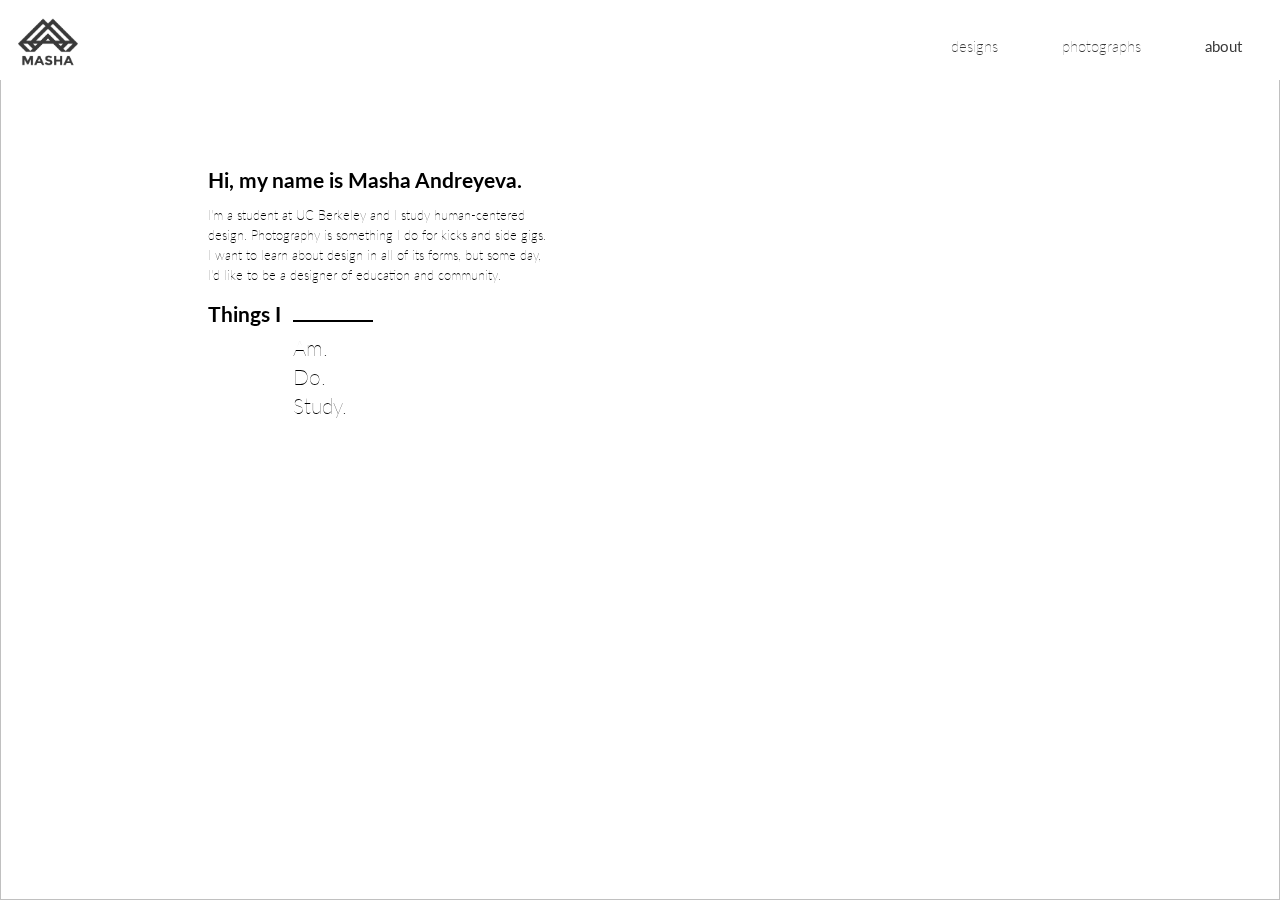
==== about.html @ d919233a "init" ====
<html>
<head>
	<link rel="icon" 
      type="image/png" 
      href="assets/favicon.png">
    <link href='http://fonts.googleapis.com/css?family=Lato:100,300,400,700' rel='stylesheet' type='text/css'>
	<link rel="stylesheet" type="text/css" href="assets/style.css" />
	<title>Masha</title>
</head>
<body>

<div id = "header"> </div>

<div class ="nav" id ="nav"> 
	<a href = "index.html">
		<img src = "assets/logo.png" id = "logo">
	</a>
	<ul>
	  <li class = "designs"><a href="designs.html">designs</a></li>
	  <li class = "photographs"><a href="photographs.html">photographs</a></li>
	  <li class = "about" id = "about"><a href="about.html"><b>about</b></a></li>
	</ul>
</div>

<div id = "aboutintro"> 
	
	 <p class = "boldbig" id = "hi"> Hi, my name is Masha Andreyeva. </p>
	 <p class = "text" id = "aboutparagraph"> I&#39m a student at UC Berkeley and I study human-centered 
		design. Photography is something I do for kicks and side gigs.
		I want to learn about design in all of its forms, but some day, 
		I&#39d like to be a designer of education and community. 
	</p>
		
	  <p class = "boldbig" id = "ima"> Things I</p>
	  <span id = "aboutblankline"></span>
	  <!-- <p class = "boldbig" id = "blankline"> </li> -->
	  <div id = "aboutidentity">
	  	<p class = "lightbig"> Am.</p>
	  	<p class = "lightbig"> Do.</p>
	  	<p class = "lightbig"> Study.</p>
	  </div>

	 
	</ul>
</div>

<div id = "aboutbackground"> 
	<img src = "assets/patagonia.jpg" id = "aboutimg">
</div>	

</body>
</html>
---- assets/style.css ----
/*all*/

/*#container {
	position: relative;
	margin: 0 auto;
}*/

#logo {
	
	width: 60px; 
	/* padding: 10px; */
}
#header { 
	position: fixed;
	top: 0px;
	left: 0px;
	width: 100%;
	height: 80px;
	background-color: #fff;
	z-index: -1;
}

a { 
	text-decoration: none;
	color: #393939;
	display: inline-block;
	/* margin-top: 10px; */
	padding: 10;
	vertical-align: middle;
}

a:hover {
	color: black;
	font-weight: 200;
	
}



.boldbig {
	font-family: "Lato", sans-serif;
	font-weight: 700;
	font-size: 16pt;
}

.lightbig {
	font-family: "Lato", sans-serif;
	font-weight: 100;
	font-size: 16pt;
}

.text {
	font-family: "Lato", sans-serif;
	font-weight: 100;
	font-size: 10pt;
	line-height: 1.5em;
}

/*landing*/

/*nav*/
 #nav {
 	background-color: #fff;
 	margin-right: 15px;
 	margin-top: 0px;
 	width: 400px;
 	display: inline;
}

.nav ul {
	
	
	color: #393939;
    font-family:"Lato", sans-serif;
    font-weight: 100;
    font-size: 11pt;

	/* float: right; */
	display: inline-block;
	float: right;
	margin: 0;
}

.nav li {
	display: inline-block;
	padding: 20px;
}

/*intro*/

#intro {
	
	text-decoration: none;
	width: 340px;
	margin-right: auto;
	margin-left: auto;
	margin-top: 200;
	line-height: 0.5em;
	/* padding-left: 10; */
	/* vertical-align: middle; */
}
#ima {
	display: inline;
}
#blankline {
	display: inline-block;
	width: 280px;
	border-bottom-width: 0.13em;
	border-bottom-style: solid;
	border-bottom-color: black;
	margin-left: 8px; 
}

#identity {
	margin-left: 55px;

}

#splash {
	margin-top: 110px;
	text-align: center;
}

#splashimg {

	width: 900px;
	text-align: center;
}

/*----------------------------------about----------------------------------*/

#about { 
	text-decoration: underline;
}

#aboutintro { 
	
	text-decoration: none;
	width: 340px;
	margin-left: 200;
	margin-top: 100;
	line-height: 0.5em;
}

#aboutidentity{
	margin-left: 85px;
	margin-top: 10px;

}

#aboutblankline { 
	display: inline-block;
	width: 80px;
	border-bottom-width: 0.13em;
	border-bottom-style: solid;
	border-bottom-color: black;
	margin-left: 8px; 
}

#aboutparagraph {
	margin-bottom: 25px;
}

#aboutimg {
	position: fixed;
	bottom: 0px;
	left: 0px;
	right: 0px;
	width: 100%;
	z-index: -99;
}


/*gallery*/

.galleryimg {
    height: 100%;
    height: 220px;
}

.gallery {
    /* margin: 75px 0px 0px 220px; */     
    display: inline-block;
    z-index: 0;
    left: 230;
    position: absolute;
    top: 90px;
    padding-bottom: 100px;
    margin-bottom: 30px;
    margin-top: 100px;
}

.galleryimage {
	float: left;
	position: relative;
	margin: 10px;
}

/*.viewbutton {
	padding: 2px 4px;
	background: rgba(0,0,0,0.75);
	color: white;
	font-family: "Lato", sans-serif;
	font-size: 8pt;
	font-weight:100;
	width: 20px;
	margin-left: 100px;
	position: absolute;
}*/

.overlay {
	background:rgba(0,0,0,.4);
    width: 100%;
    height: 100%;
    position: absolute;
    display: none;
   
    
}

.view {
	margin-left: auto;
	margin-right: auto;
	font-family: 'Lato' sans-serif;
    font-weight: 100;
    color: white;
	text-align: center;
	margin-top: 95px;
	margin-bottom: px;
	display: none;
	
}


#white {
    background-color: white;
    cursor: pointer;
    position: fixed;
    width: 100%;
    height: 100%;
    top: 0;
    left: 0;
    display: none;
}

.modal{
	position: absolute;
	left: 50%;
	margin-left: -300px;
	top: 100px;
	width: 800px;
}
.img-scaled {
	width: 100%;
}

.footer {
	/* padding: 50px; */
	color: #4b4b4b;
	/* display: inline-block; */
	font-family: 'Lato' sans-serif;
	left: 10px;
	width: 100%;
	position: absolute;
	bottom: 30px;
}
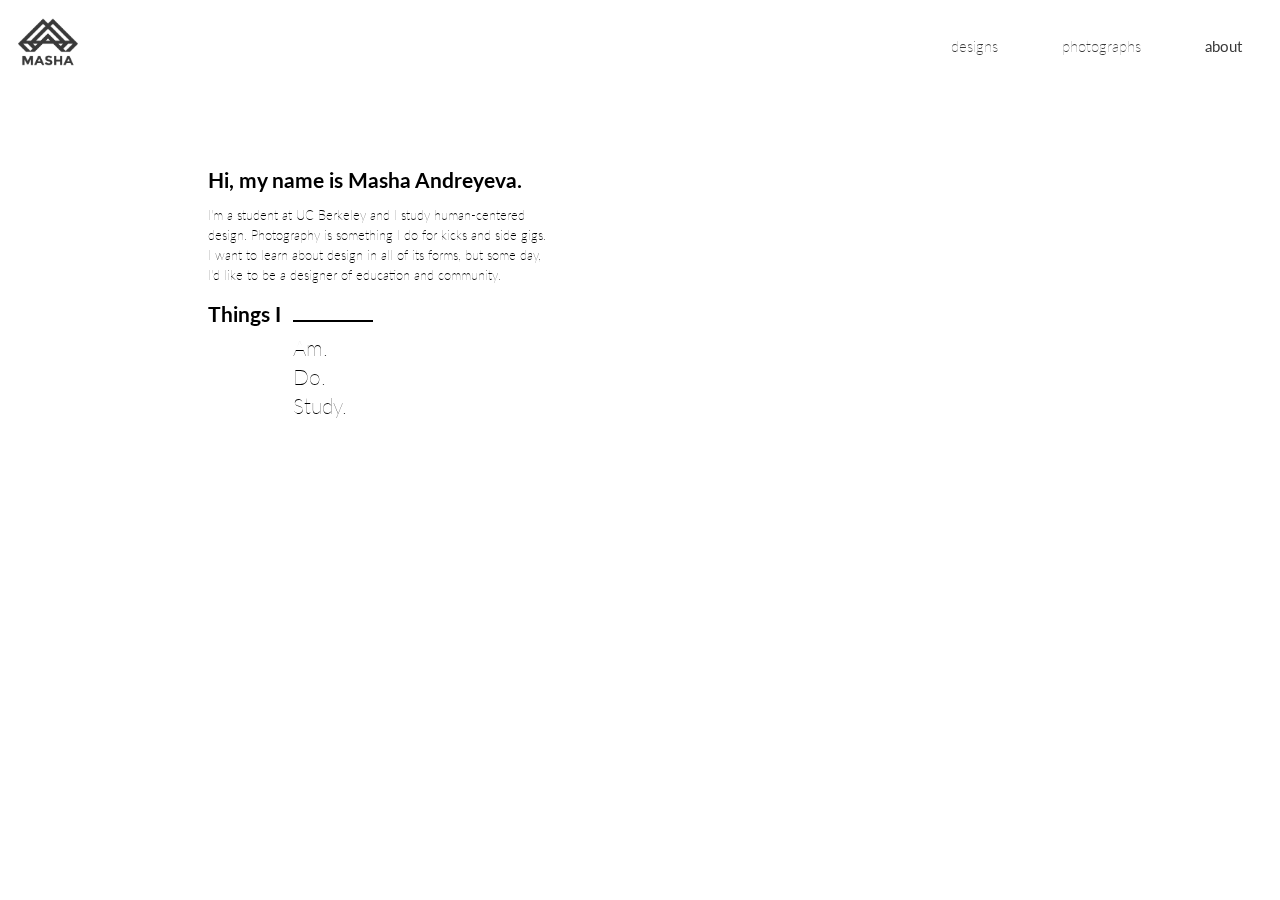
==== commit 97d01fec: "gallery adjustments" ====
--- a/about.html
+++ b/about.html
@@ -4,6 +4,9 @@
       type="image/png" 
       href="assets/favicon.png">
     <link href='http://fonts.googleapis.com/css?family=Lato:100,300,400,700' rel='stylesheet' type='text/css'>
+
+    <script src="assets/jquery-1.11.2.min.js"></script>
+	<script src="assets/home.js"></script>
 	<link rel="stylesheet" type="text/css" href="assets/style.css" />
 	<title>Masha</title>
 </head>
@@ -45,7 +48,7 @@
 </div>
 
 <div id = "aboutbackground"> 
-	<img src = "assets/patagonia.jpg" id = "aboutimg">
+	<img src = "assets/patagonia.jpg" id = "aboutimg" class = "fadein">
 </div>	
 
 </body>
--- a/assets/style.css
+++ b/assets/style.css
@@ -31,8 +31,12 @@
 
 a:hover {
 	color: black;
-	font-weight: 200;
-	
+	font-weight: 300;
+	
+}
+
+.fadein {
+
 }
 
 
@@ -122,7 +126,7 @@
 }
 
 #splashimg {
-
+	
 	width: 900px;
 	text-align: center;
 }
@@ -162,6 +166,7 @@
 }
 
 #aboutimg {
+
 	position: fixed;
 	bottom: 0px;
 	left: 0px;
@@ -171,6 +176,7 @@
 }
 
 
+
 /*gallery*/
 
 .galleryimg {
@@ -182,18 +188,20 @@
     /* margin: 75px 0px 0px 220px; */     
     display: inline-block;
     z-index: 0;
-    left: 230;
+    margin-right: auto;
+    margin-left: auto;
     position: absolute;
-    top: 90px;
+    top: 40px;
     padding-bottom: 100px;
     margin-bottom: 30px;
     margin-top: 100px;
+
 }
 
 .galleryimage {
 	float: left;
 	position: relative;
-	margin: 10px;
+	margin: 7px;
 }
 
 /*.viewbutton {
@@ -219,8 +227,8 @@
 }
 
 .view {
-	margin-left: auto;
-	margin-right: auto;
+	/*margin-left: auto;
+	margin-right: auto;*/
 	font-family: 'Lato' sans-serif;
     font-weight: 100;
     color: white;
@@ -244,14 +252,19 @@
 }
 
 .modal{
-	position: absolute;
-	left: 50%;
-	margin-left: -300px;
-	top: 100px;
-	width: 800px;
+	/*padding-bottom: 100px;*/
+	/*margin-bottom: 100px;
+	margin-top: 100px;*/
+	/*margin-left: auto;
+	margin-right: auto;*/
+	margin: 3% auto;
+	/* width: 80%; */
+
+	text-align: center;
 }
 .img-scaled {
-	width: 100%;
+	/* width: 100%; */
+	height:  90%;
 }
 
 .footer {
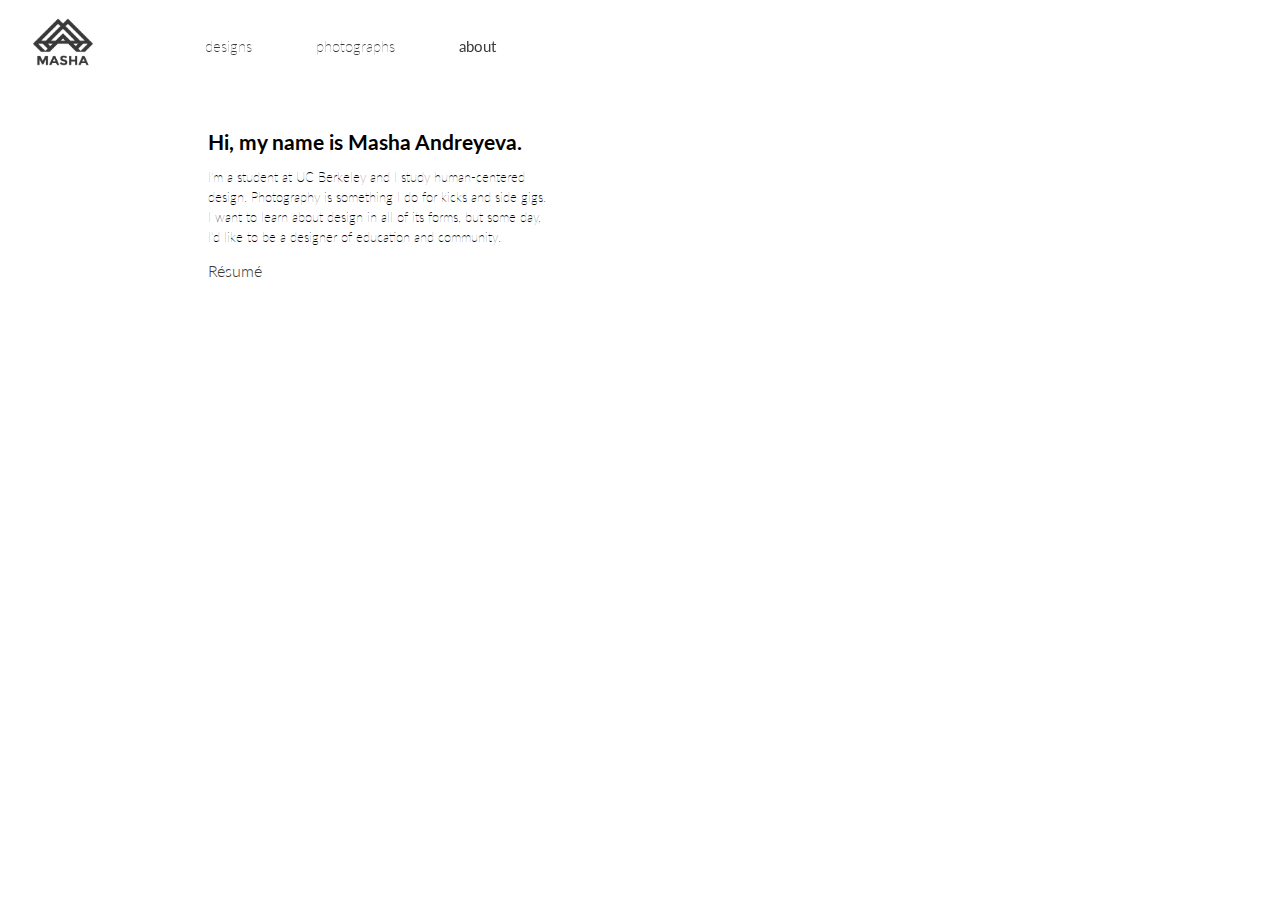
==== commit c429bfd9: "resume, positioning fixes" ====
--- a/about.html
+++ b/about.html
@@ -12,16 +12,16 @@
 </head>
 <body>
 
-<div id = "header"> </div>
+<div id = "header"></div>
 
 <div class ="nav" id ="nav"> 
 	<a href = "index.html">
 		<img src = "assets/logo.png" id = "logo">
 	</a>
 	<ul>
-	  <li class = "designs"><a href="designs.html">designs</a></li>
-	  <li class = "photographs"><a href="photographs.html">photographs</a></li>
-	  <li class = "about" id = "about"><a href="about.html"><b>about</b></a></li>
+	  <li id = "designs"><a href="designs.html">designs</a></li>
+	  <li id = "photographs"><a href="photographs.html">photographs</a></li>
+	  <li id = "about"><a href="about.html"><b>about</b></a></li>
 	</ul>
 </div>
 
@@ -33,15 +33,15 @@
 		I want to learn about design in all of its forms, but some day, 
 		I&#39d like to be a designer of education and community. 
 	</p>
-		
-	  <p class = "boldbig" id = "ima"> Things I</p>
+	<a href = "assets/resume.pdf" id = "resume" class = "lightbig"> R&eacute;sum&eacute;</p>	
+	  <!-- <p class = "boldbig" id = "ima"> Things I</p>
 	  <span id = "aboutblankline"></span>
-	  <!-- <p class = "boldbig" id = "blankline"> </li> -->
-	  <div id = "aboutidentity">
+	  <p class = "boldbig" id = "blankline"> </li> -->
+	  <!-- <div id = "aboutidentity">
 	  	<p class = "lightbig"> Am.</p>
 	  	<p class = "lightbig"> Do.</p>
 	  	<p class = "lightbig"> Study.</p>
-	  </div>
+	  </div> -->
 
 	 
 	</ul>
--- a/assets/style.css
+++ b/assets/style.css
@@ -6,8 +6,10 @@
 }*/
 
 #logo {
-	
+	position: fixed;
 	width: 60px; 
+	margin-left: 15px;
+	z-index: 999;
 	/* padding: 10px; */
 }
 #header { 
@@ -17,7 +19,7 @@
 	width: 100%;
 	height: 80px;
 	background-color: #fff;
-	z-index: -1;
+	z-index: 1;
 }
 
 a { 
@@ -64,6 +66,7 @@
 
 /*nav*/
  #nav {
+ 	z-index:99;
  	background-color: #fff;
  	margin-right: 15px;
  	margin-top: 0px;
@@ -73,16 +76,17 @@
 
 .nav ul {
 	
-	
+	position: fixed;
 	color: #393939;
     font-family:"Lato", sans-serif;
     font-weight: 100;
     font-size: 11pt;
-
+    left: 135px;
 	/* float: right; */
 	display: inline-block;
 	float: right;
 	margin: 0;
+	z-index: 99;
 }
 
 .nav li {
@@ -142,7 +146,7 @@
 	text-decoration: none;
 	width: 340px;
 	margin-left: 200;
-	margin-top: 100;
+	margin-top: 110;
 	line-height: 0.5em;
 }
 
@@ -175,9 +179,18 @@
 	z-index: -99;
 }
 
-
-
-/*gallery*/
+#resume {
+	font-size: 12pt;
+	font-weight: 300;
+	padding: 0px;
+	margin-top: -5px;
+}
+
+#resume:hover {
+	font-weight: 400;
+}
+
+/*-----------------------------------gallery-----------------------------------*/
 
 .galleryimg {
     height: 100%;
@@ -188,13 +201,13 @@
     /* margin: 75px 0px 0px 220px; */     
     display: inline-block;
     z-index: 0;
-    margin-right: auto;
-    margin-left: auto;
-    position: absolute;
+    padding: 0px;
+    margin: 100px auto 0px 90px;
     top: 40px;
+    text-align: center;
+
     padding-bottom: 100px;
-    margin-bottom: 30px;
-    margin-top: 100px;
+    
 
 }
 
@@ -277,3 +290,11 @@
 	position: absolute;
 	bottom: 30px;
 }
+
+
+
+.designimage {
+	float: left;
+	position: relative;
+	margin: 7px;
+}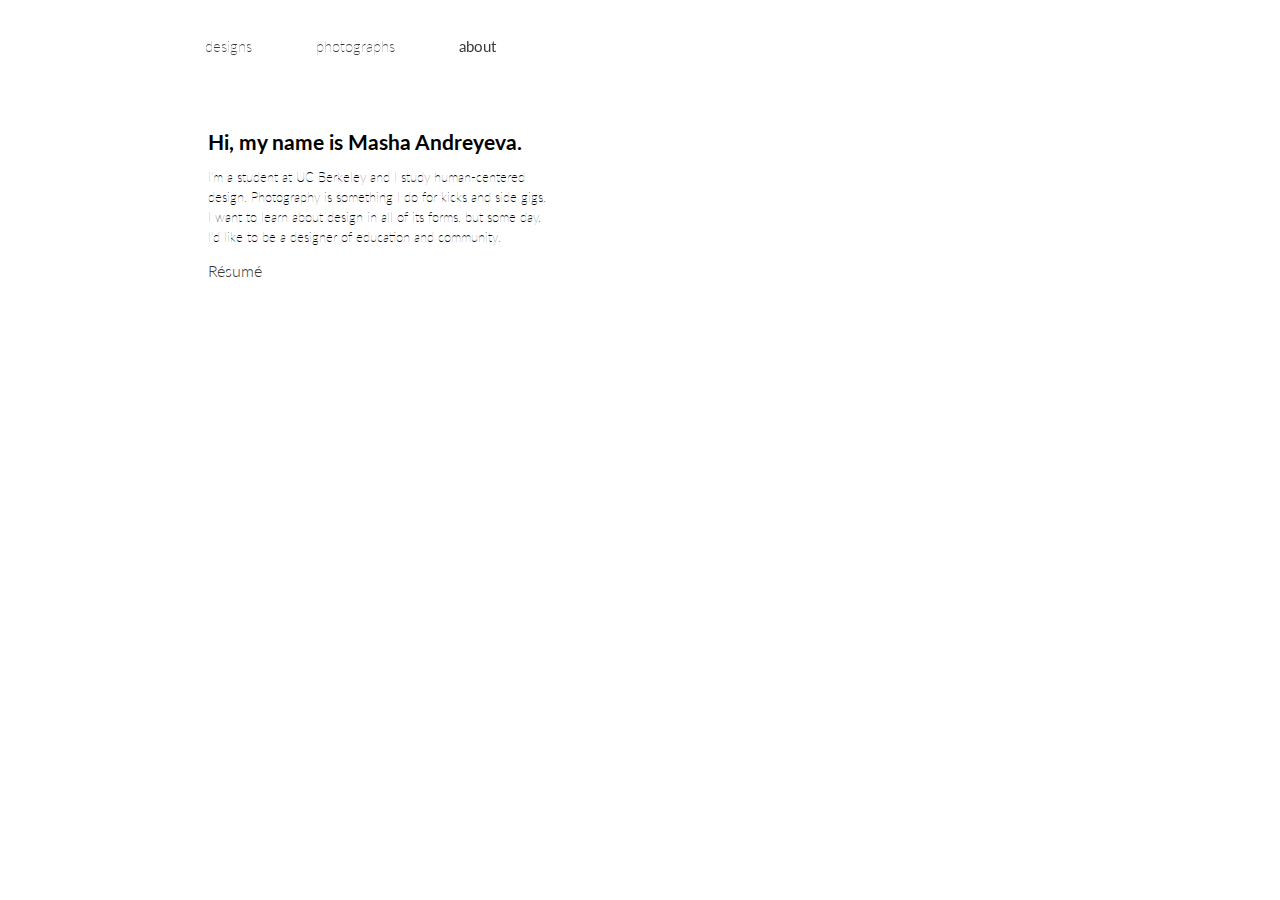
==== commit e39503d9: "resume" ====
--- a/about.html
+++ b/about.html
@@ -33,7 +33,7 @@
 		I want to learn about design in all of its forms, but some day, 
 		I&#39d like to be a designer of education and community. 
 	</p>
-	<a href = "assets/resume.pdf" id = "resume" class = "lightbig"> R&eacute;sum&eacute;</p>	
+	<a href ="assets/resume.pdf" id = "resume" class = "lightbig"> R&eacute;sum&eacute;</p>	
 	  <!-- <p class = "boldbig" id = "ima"> Things I</p>
 	  <span id = "aboutblankline"></span>
 	  <p class = "boldbig" id = "blankline"> </li> -->
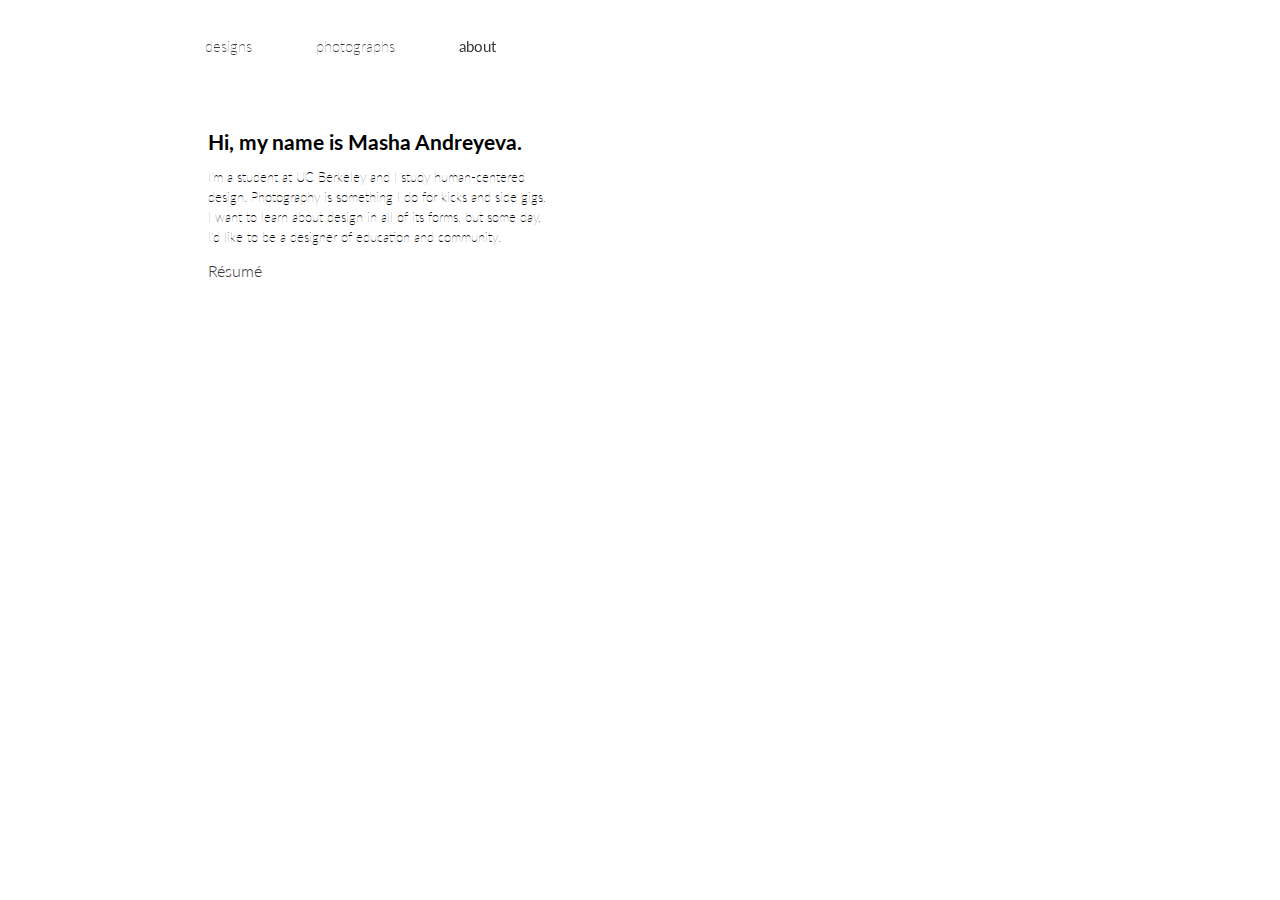
==== commit c54c8494: "resume fix" ====
--- a/about.html
+++ b/about.html
@@ -33,7 +33,7 @@
 		I want to learn about design in all of its forms, but some day, 
 		I&#39d like to be a designer of education and community. 
 	</p>
-	<a href ="assets/resume.pdf" id = "resume" class = "lightbig"> R&eacute;sum&eacute;</p>	
+	<a href ="assets/Resume.pdf" id = "resume" class = "lightbig"> R&eacute;sum&eacute;</p>	
 	  <!-- <p class = "boldbig" id = "ima"> Things I</p>
 	  <span id = "aboutblankline"></span>
 	  <p class = "boldbig" id = "blankline"> </li> -->
